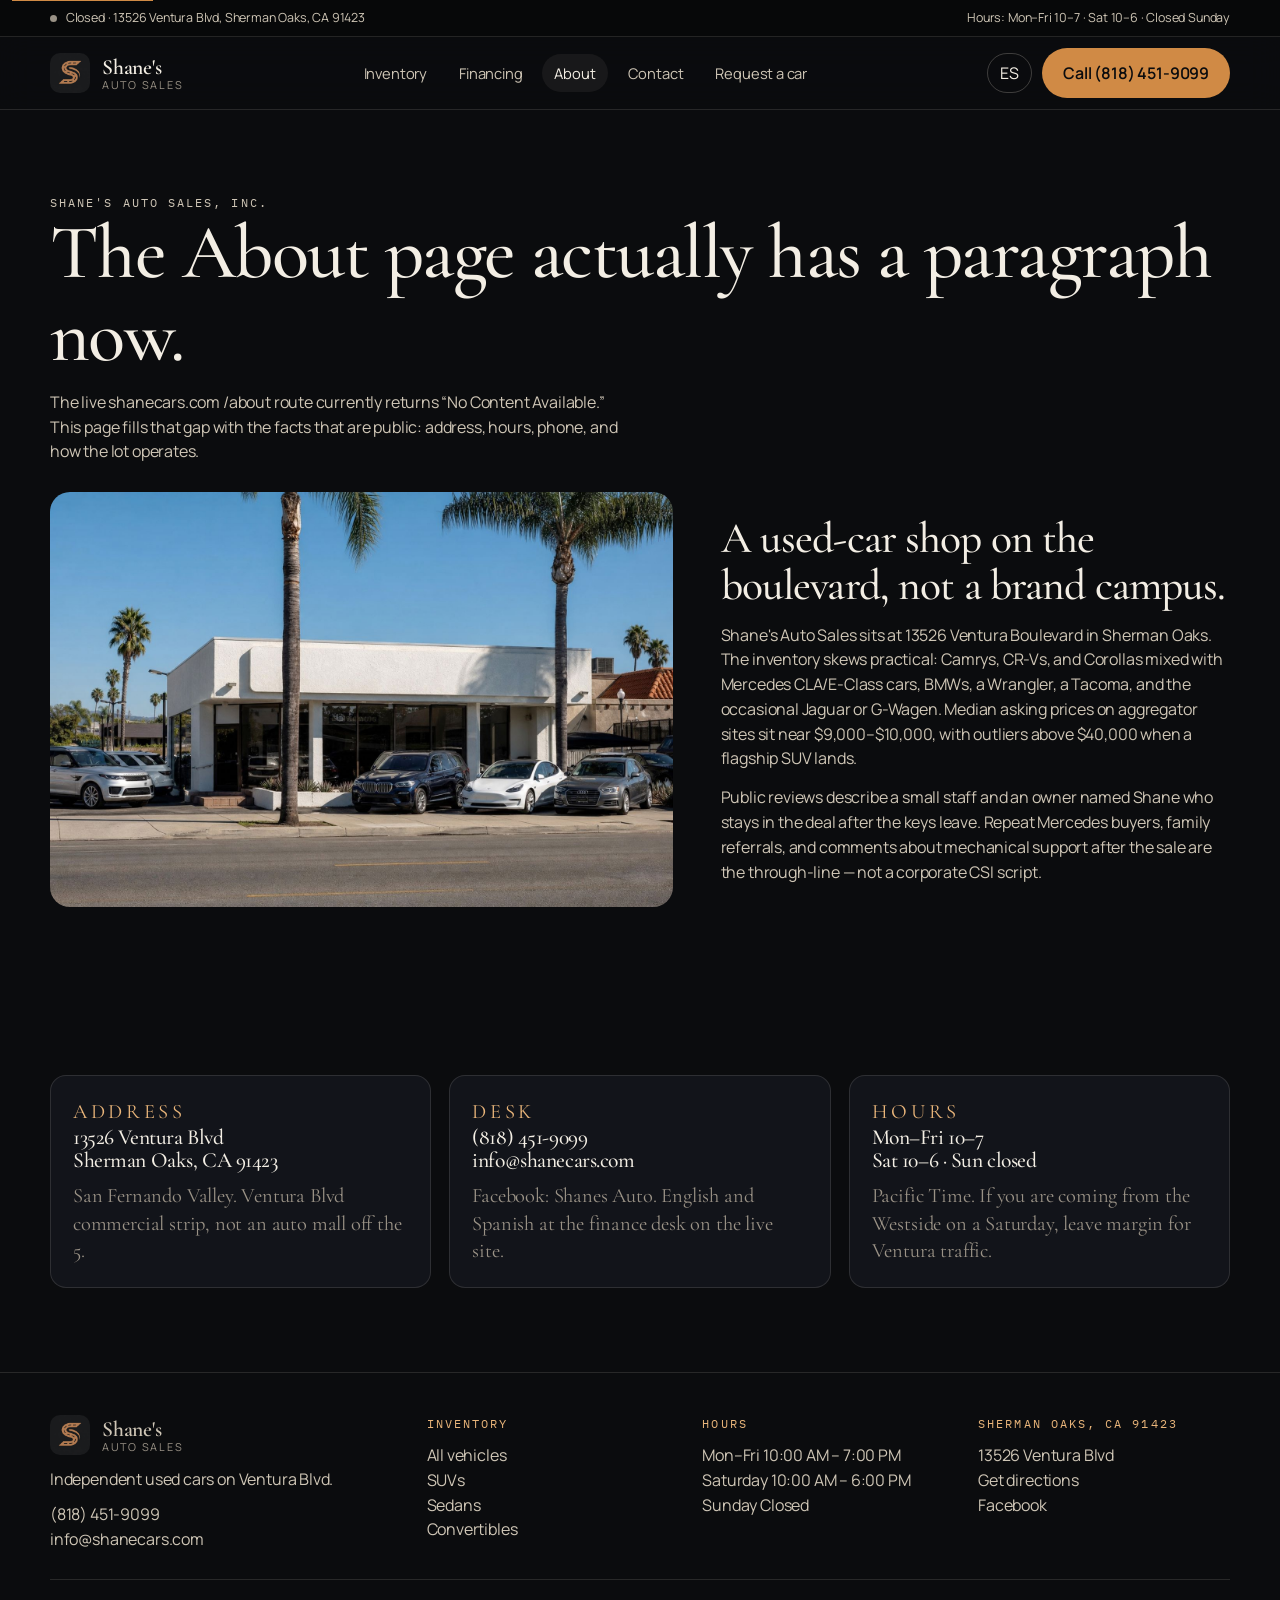
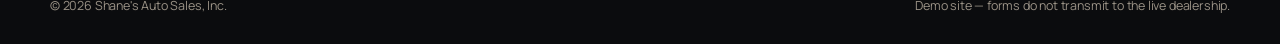
==== website/about.html @ 9287f3a0 "Add static redesign prototype for shanecars.com. Independent-dealer site with inventory filters, veh" ====
<!DOCTYPE html>
<html lang="en">
<head>
  <meta charset="utf-8">
  <meta name="viewport" content="width=device-width, initial-scale=1">
  <title>About · Shane's Auto Sales</title>
  <meta name="description" content="Independent used car dealer at 13526 Ventura Blvd, Sherman Oaks. Family-run lot with published prices and in-house follow-through.">
  <link rel="icon" href="assets/favicon.svg" type="image/svg+xml">
  <link rel="preconnect" href="https://fonts.googleapis.com">
  <link rel="preconnect" href="https://fonts.gstatic.com" crossorigin>
  <link href="https://fonts.googleapis.com/css2?family=Cormorant+Garamond:ital,wght@0,500;0,600;1,500&family=IBM+Plex+Mono:wght@400;500&family=Manrope:wght@400;500;650;700&display=swap" rel="stylesheet">
  <link rel="stylesheet" href="css/styles.css">
</head>
<body>
  <div id="site-header"></div>
  <main id="content">
    <header class="wrap page-hero">
      <p class="kicker">Shane's Auto Sales, Inc.</p>
      <h1>
        <span data-en>The About page actually has a paragraph now.</span>
        <span data-es>La página Nosotros ahora sí tiene un párrafo.</span>
      </h1>
      <p>
        <span data-en>The live shanecars.com /about route currently returns “No Content Available.” This page fills that gap with the facts that are public: address, hours, phone, and how the lot operates.</span>
        <span data-es>La ruta /about del sitio en vivo dice “No Content Available.” Esta página cubre ese hueco con hechos públicos: dirección, horario, teléfono y cómo opera el lote.</span>
      </p>
    </header>

    <section style="padding-top:0">
      <div class="wrap split">
        <img src="assets/storefront.jpg" alt="Storefront of an independent California used car dealership">
        <div>
          <h2>
            <span data-en>A used-car shop on the boulevard, not a brand campus.</span>
            <span data-es>Un lote de usados en el bulevar, no un campus de marca.</span>
          </h2>
          <p class="paper-dim" style="margin-top:14px">
            <span data-en>Shane's Auto Sales sits at 13526 Ventura Boulevard in Sherman Oaks. The inventory skews practical: Camrys, CR-Vs, and Corollas mixed with Mercedes CLA/E-Class cars, BMWs, a Wrangler, a Tacoma, and the occasional Jaguar or G-Wagen. Median asking prices on aggregator sites sit near $9,000–$10,000, with outliers above $40,000 when a flagship SUV lands.</span>
            <span data-es>Shane's Auto Sales está en 13526 Ventura Boulevard en Sherman Oaks. El inventario es práctico: Camrys, CR-Vs y Corollas mezclados con Mercedes, BMW, un Wrangler, una Tacoma y, de vez en cuando, un Jaguar o un G-Wagen.</span>
          </p>
          <p class="paper-dim" style="margin-top:14px">
            <span data-en>Public reviews describe a small staff and an owner named Shane who stays in the deal after the keys leave. Repeat Mercedes buyers, family referrals, and comments about mechanical support after the sale are the through-line — not a corporate CSI script.</span>
            <span data-es>Las reseñas públicas describen un equipo pequeño y un dueño llamado Shane que sigue en el trato después de entregar las llaves.</span>
          </p>
        </div>
      </div>
    </section>

    <section>
      <div class="wrap grid-3">
        <article class="quote">
          <p class="kicker">Address</p>
          <h3>13526 Ventura Blvd<br>Sherman Oaks, CA 91423</h3>
          <p class="muted" style="margin-top:10px">San Fernando Valley. Ventura Blvd commercial strip, not an auto mall off the 5.</p>
        </article>
        <article class="quote">
          <p class="kicker">Desk</p>
          <h3>(818) 451-9099<br>info@shanecars.com</h3>
          <p class="muted" style="margin-top:10px">Facebook: Shanes Auto. English and Spanish at the finance desk on the live site.</p>
        </article>
        <article class="quote">
          <p class="kicker">Hours</p>
          <h3>Mon–Fri 10–7<br>Sat 10–6 · Sun closed</h3>
          <p class="muted" style="margin-top:10px">Pacific Time. If you are coming from the Westside on a Saturday, leave margin for Ventura traffic.</p>
        </article>
      </div>
    </section>
  </main>
  <div id="site-footer"></div>
  <script src="js/data.js"></script>
  <script src="js/app.js"></script>
  <script>
    ShaneApp.renderHeader("about");
    ShaneApp.renderFooter();
  </script>
</body>
</html>
---- website/css/styles.css ----
:root {
  --bg: #0b0c0e;
  --bg-elev: #12141a;
  --bg-soft: #1a1d24;
  --paper: #f3eee4;
  --paper-dim: #cfc6b6;
  --copper: #d08a45;
  --copper-2: #e9b57a;
  --ink: #0b0c0e;
  --muted: #9a9286;
  --line: rgba(243, 238, 228, 0.12);
  --line-strong: rgba(243, 238, 228, 0.22);
  --ok: #7dba7a;
  --danger: #e06b55;
  --shadow: 0 24px 80px rgba(0, 0, 0, 0.45);
  --font-display: "Cormorant Garamond", Georgia, serif;
  --font-ui: "Manrope", system-ui, sans-serif;
  --font-mono: "IBM Plex Mono", ui-monospace, monospace;
  --max: 1180px;
  --header-h: 72px;
  --radius: 18px;
  --ease: cubic-bezier(0.22, 1, 0.36, 1);
}

*,
*::before,
*::after {
  box-sizing: border-box;
}

html {
  scroll-behavior: smooth;
}

html,
body {
  margin: 0;
  padding: 0;
  background: var(--bg);
  color: var(--paper);
  font-family: var(--font-ui);
  font-size: 16px;
  line-height: 1.55;
  letter-spacing: -0.011em;
}

img {
  max-width: 100%;
  display: block;
}

a {
  color: inherit;
  text-decoration: none;
}

button,
input,
select,
textarea {
  font-family: inherit;
  font-size: inherit;
}

:focus-visible {
  outline: 2px solid var(--copper);
  outline-offset: 3px;
}

.skip {
  position: absolute;
  left: 12px;
  top: -40px;
  background: var(--copper);
  color: var(--ink);
  padding: 8px 12px;
  z-index: 100;
  font-weight: 700;
}

.skip:focus {
  top: 12px;
}

.wrap {
  width: min(var(--max), calc(100% - 40px));
  margin-inline: auto;
}

.kicker {
  font-family: var(--font-mono);
  font-size: 0.72rem;
  letter-spacing: 0.18em;
  text-transform: uppercase;
  color: var(--copper-2);
}

h1,
h2,
h3,
.display {
  font-family: var(--font-display);
  font-weight: 500;
  letter-spacing: -0.02em;
  line-height: 1.08;
  margin: 0;
}

h1 {
  font-size: clamp(2.6rem, 6vw, 5.4rem);
}

h2 {
  font-size: clamp(1.9rem, 3.4vw, 3rem);
}

h3 {
  font-size: 1.35rem;
}

p {
  margin: 0;
}

/* Top bar + header */
.topbar {
  background: #070809;
  border-bottom: 1px solid var(--line);
  font-size: 0.78rem;
  color: var(--paper-dim);
}

.topbar .wrap {
  display: flex;
  justify-content: space-between;
  gap: 16px;
  align-items: center;
  min-height: 36px;
}

.topbar a:hover {
  color: var(--paper);
}

.status-dot {
  width: 7px;
  height: 7px;
  border-radius: 50%;
  display: inline-block;
  margin-right: 6px;
  background: var(--muted);
}

.status-dot.open {
  background: var(--ok);
  box-shadow: 0 0 0 4px rgba(125, 186, 122, 0.15);
}

.site-header {
  position: sticky;
  top: 0;
  z-index: 50;
  backdrop-filter: blur(16px);
  background: rgba(11, 12, 14, 0.86);
  border-bottom: 1px solid var(--line);
}

.site-header .wrap {
  display: flex;
  align-items: center;
  justify-content: space-between;
  min-height: var(--header-h);
  gap: 20px;
}

.brand {
  display: flex;
  align-items: center;
  gap: 12px;
}

.brand img {
  width: 40px;
  height: 40px;
  border-radius: 10px;
  object-fit: cover;
}

.brand-text {
  display: flex;
  flex-direction: column;
  line-height: 1.05;
}

.brand-text strong {
  font-family: var(--font-display);
  font-size: 1.35rem;
  font-weight: 600;
}

.brand-text span {
  font-size: 0.68rem;
  letter-spacing: 0.16em;
  text-transform: uppercase;
  color: var(--muted);
}

.nav {
  display: flex;
  align-items: center;
  gap: 8px;
}

.nav a {
  padding: 8px 12px;
  color: var(--paper-dim);
  font-size: 0.92rem;
  border-radius: 999px;
}

.nav a:hover,
.nav a[aria-current="page"] {
  color: var(--paper);
  background: rgba(243, 238, 228, 0.06);
}

.header-actions {
  display: flex;
  align-items: center;
  gap: 10px;
}

.lang-btn,
.menu-btn {
  background: transparent;
  border: 1px solid var(--line-strong);
  color: var(--paper);
  border-radius: 999px;
  padding: 8px 12px;
  cursor: pointer;
}

.menu-btn {
  display: none;
}

.btn {
  display: inline-flex;
  align-items: center;
  justify-content: center;
  gap: 8px;
  border-radius: 999px;
  padding: 12px 20px;
  font-weight: 600;
  border: 1px solid transparent;
  cursor: pointer;
  transition: transform 0.25s var(--ease), background 0.25s var(--ease);
}

.btn:hover {
  transform: translateY(-1px);
}

.btn-copper {
  background: var(--copper);
  color: var(--ink);
}

.btn-ghost {
  background: transparent;
  border-color: var(--line-strong);
  color: var(--paper);
}

.btn-paper {
  background: var(--paper);
  color: var(--ink);
}

.btn-block {
  width: 100%;
}

/* Hero */
.hero {
  position: relative;
  min-height: min(88vh, 820px);
  display: grid;
  align-items: end;
  overflow: hidden;
}

.hero-media {
  position: absolute;
  inset: 0;
}

.hero-media img {
  width: 100%;
  height: 100%;
  object-fit: cover;
  filter: saturate(0.9) contrast(1.05);
}

.hero-media::after {
  content: "";
  position: absolute;
  inset: 0;
  background:
    linear-gradient(180deg, rgba(11, 12, 14, 0.15) 0%, rgba(11, 12, 14, 0.82) 72%, var(--bg) 100%),
    linear-gradient(90deg, rgba(11, 12, 14, 0.55), transparent 55%);
}

.hero-copy {
  position: relative;
  padding: 48px 0 56px;
  max-width: 820px;
}

.hero-copy .kicker {
  margin-bottom: 16px;
}

.hero-copy p.lede {
  margin: 18px 0 28px;
  font-size: 1.12rem;
  color: var(--paper-dim);
  max-width: 46ch;
}

.hero-actions {
  display: flex;
  flex-wrap: wrap;
  gap: 12px;
}

.search-panel {
  position: relative;
  margin-top: -28px;
  z-index: 2;
}

.search-card {
  background: var(--bg-elev);
  border: 1px solid var(--line);
  border-radius: var(--radius);
  padding: 18px;
  box-shadow: var(--shadow);
  display: grid;
  grid-template-columns: 1.2fr 1fr 1fr auto;
  gap: 12px;
  align-items: end;
}

label.field {
  display: flex;
  flex-direction: column;
  gap: 6px;
  font-size: 0.75rem;
  letter-spacing: 0.08em;
  text-transform: uppercase;
  color: var(--muted);
}

input,
select,
textarea {
  background: var(--bg-soft);
  color: var(--paper);
  border: 1px solid var(--line);
  border-radius: 12px;
  padding: 11px 12px;
}

textarea {
  min-height: 120px;
  resize: vertical;
}

/* Sections */
section {
  padding: 84px 0;
}

.section-head {
  display: flex;
  justify-content: space-between;
  align-items: end;
  gap: 20px;
  margin-bottom: 32px;
}

.muted {
  color: var(--muted);
}

.paper-dim {
  color: var(--paper-dim);
}

/* Cards */
.grid-3 {
  display: grid;
  grid-template-columns: repeat(3, 1fr);
  gap: 18px;
}

.grid-4 {
  display: grid;
  grid-template-columns: repeat(4, 1fr);
  gap: 16px;
}

.vehicle-card {
  background: var(--bg-elev);
  border: 1px solid var(--line);
  border-radius: 16px;
  overflow: hidden;
  display: flex;
  flex-direction: column;
  transition: border-color 0.25s var(--ease), transform 0.25s var(--ease);
}

.vehicle-card:hover {
  border-color: var(--copper);
  transform: translateY(-3px);
}

.vehicle-card .thumb {
  aspect-ratio: 16 / 10;
  overflow: hidden;
  background: #1c1f26;
}

.vehicle-card .thumb img {
  width: 100%;
  height: 100%;
  object-fit: cover;
  transition: transform 0.6s var(--ease);
}

.vehicle-card:hover .thumb img {
  transform: scale(1.06);
}

.vehicle-card .body {
  padding: 16px 16px 18px;
  display: flex;
  flex-direction: column;
  gap: 8px;
  flex: 1;
}

.vehicle-card .meta {
  display: flex;
  justify-content: space-between;
  gap: 8px;
  font-size: 0.8rem;
  color: var(--muted);
}

.price {
  font-family: var(--font-display);
  font-size: 1.6rem;
  color: var(--copper-2);
}

.chip-row {
  display: flex;
  flex-wrap: wrap;
  gap: 6px;
}

.chip {
  font-size: 0.72rem;
  border: 1px solid var(--line);
  border-radius: 999px;
  padding: 4px 8px;
  color: var(--paper-dim);
}

/* Why / stats */
.stats {
  display: grid;
  grid-template-columns: repeat(4, 1fr);
  gap: 12px;
  margin-top: 28px;
}

.stat {
  border-top: 1px solid var(--line);
  padding-top: 14px;
}

.stat b {
  display: block;
  font-family: var(--font-display);
  font-size: 2rem;
  font-weight: 500;
}

.split {
  display: grid;
  grid-template-columns: 1.1fr 0.9fr;
  gap: 48px;
  align-items: center;
}

.split img {
  width: 100%;
  border-radius: 20px;
  min-height: 360px;
  object-fit: cover;
}

.feature-list {
  display: grid;
  gap: 18px;
  margin-top: 24px;
}

.feature-list article {
  border-left: 2px solid var(--copper);
  padding-left: 16px;
}

.feature-list h3 {
  margin-bottom: 6px;
}

/* Quotes */
.quotes {
  display: grid;
  grid-template-columns: repeat(3, 1fr);
  gap: 16px;
}

.quote {
  background: var(--bg-elev);
  border: 1px solid var(--line);
  border-radius: 16px;
  padding: 22px;
}

.quote p {
  font-family: var(--font-display);
  font-size: 1.28rem;
  line-height: 1.35;
}

.quote cite {
  display: block;
  margin-top: 16px;
  font-style: normal;
  color: var(--muted);
  font-size: 0.85rem;
}

/* Visit */
.visit-grid {
  display: grid;
  grid-template-columns: 0.85fr 1.15fr;
  gap: 20px;
}

.map-frame {
  min-height: 420px;
  border: 0;
  width: 100%;
  border-radius: 16px;
  filter: grayscale(0.4) contrast(1.05);
}

.hours-card {
  background: var(--bg-elev);
  border: 1px solid var(--line);
  border-radius: 16px;
  padding: 24px;
}

.hours-row {
  display: flex;
  justify-content: space-between;
  padding: 10px 0;
  border-bottom: 1px solid var(--line);
}

/* Page hero */
.page-hero {
  padding: 72px 0 28px;
}

.page-hero p {
  margin-top: 12px;
  max-width: 58ch;
  color: var(--paper-dim);
}

/* Inventory */
.toolbar {
  display: grid;
  grid-template-columns: repeat(5, 1fr);
  gap: 12px;
  margin-bottom: 22px;
  align-items: end;
}

.count-line {
  margin: 0 0 18px;
  color: var(--muted);
}

.empty {
  padding: 48px 20px;
  text-align: center;
  border: 1px dashed var(--line-strong);
  border-radius: 16px;
  color: var(--paper-dim);
}

/* Vehicle detail */
.detail {
  display: grid;
  grid-template-columns: 1.35fr 0.75fr;
  gap: 28px;
  padding-bottom: 80px;
}

#vehicle-root {
  display: grid;
  gap: 22px;
  align-content: start;
}

.gallery {
  border-radius: 18px;
  overflow: hidden;
  background: var(--bg-elev);
}

.gallery img {
  width: 100%;
  aspect-ratio: 16 / 10;
  object-fit: cover;
}

.specs {
  display: grid;
  grid-template-columns: 1fr 1fr;
  gap: 10px 18px;
  margin-top: 22px;
}

.specs div {
  border-top: 1px solid var(--line);
  padding-top: 10px;
}

.specs dt {
  font-size: 0.72rem;
  letter-spacing: 0.1em;
  text-transform: uppercase;
  color: var(--muted);
}

.specs dd {
  margin: 4px 0 0;
}

.buy-card {
  position: sticky;
  top: 96px;
  background: var(--bg-elev);
  border: 1px solid var(--line);
  border-radius: 18px;
  padding: 22px;
}

.buy-card .actions {
  display: grid;
  gap: 10px;
  margin: 16px 0;
}

.range-row {
  display: grid;
  gap: 6px;
  margin: 12px 0;
}

.est-pay {
  font-family: var(--font-display);
  font-size: 2.4rem;
  color: var(--copper-2);
}

/* Forms */
.form-grid {
  display: grid;
  grid-template-columns: 1fr 1fr;
  gap: 28px;
}

form.stack {
  display: grid;
  gap: 12px;
  background: var(--bg-elev);
  border: 1px solid var(--line);
  border-radius: 18px;
  padding: 22px;
}

.alert {
  background: rgba(208, 138, 69, 0.12);
  border: 1px solid var(--copper);
  color: var(--paper);
  padding: 12px 14px;
  border-radius: 12px;
}

.error {
  color: var(--danger);
  font-size: 0.8rem;
}

/* Financing */
.credit-bands {
  display: grid;
  grid-template-columns: repeat(3, 1fr);
  gap: 12px;
  margin: 24px 0 8px;
}

.credit-bands article {
  background: var(--bg-elev);
  border: 1px solid var(--line);
  border-radius: 14px;
  padding: 16px;
}

/* Footer */
.site-footer {
  border-top: 1px solid var(--line);
  padding: 42px 0 28px;
  color: var(--paper-dim);
}

.footer-grid {
  display: grid;
  grid-template-columns: 1.4fr 1fr 1fr 1fr;
  gap: 24px;
}

.site-footer a:hover {
  color: var(--paper);
}

.legal {
  margin-top: 28px;
  padding-top: 16px;
  border-top: 1px solid var(--line);
  font-size: 0.78rem;
  color: var(--muted);
  display: flex;
  justify-content: space-between;
  gap: 12px;
}

.mobile-call {
  display: none;
}

/* Spanish copy swap via [data-en]/[data-es] */
html[lang="es"] [data-en] {
  display: none;
}

html[lang="en"] [data-es] {
  display: none;
}

@media (max-width: 980px) {
  .search-card,
  .grid-3,
  .grid-4,
  .stats,
  .split,
  .quotes,
  .visit-grid,
  .toolbar,
  .detail,
  .form-grid,
  .footer-grid,
  .credit-bands {
    grid-template-columns: 1fr 1fr;
  }

  .hero {
    min-height: 72vh;
  }

  .nav {
    display: none;
    position: absolute;
    top: calc(var(--header-h) + 36px);
    left: 0;
    right: 0;
    background: #0f1115;
    border-bottom: 1px solid var(--line);
    flex-direction: column;
    padding: 12px 20px 18px;
    align-items: stretch;
  }

  .nav.open {
    display: flex;
  }

  .menu-btn {
    display: inline-flex;
  }

  .header-actions .btn {
    display: none;
  }
}

@media (max-width: 720px) {
  .wrap {
    width: min(var(--max), calc(100% - 28px));
  }

  .search-card,
  .grid-3,
  .grid-4,
  .stats,
  .split,
  .quotes,
  .visit-grid,
  .toolbar,
  .detail,
  .form-grid,
  .footer-grid,
  .credit-bands,
  .specs,
  .topbar .wrap {
    grid-template-columns: 1fr;
  }

  .topbar .hours-mini {
    display: none;
  }

  .mobile-call {
    display: flex;
    position: fixed;
    left: 12px;
    right: 12px;
    bottom: 12px;
    z-index: 40;
    justify-content: center;
  }

  .mobile-call .btn {
    width: 100%;
    box-shadow: var(--shadow);
  }

  body {
    padding-bottom: 76px;
  }

  .legal {
    flex-direction: column;
  }
}

@media (prefers-reduced-motion: reduce) {
  html {
    scroll-behavior: auto;
  }

  .btn,
  .vehicle-card,
  .vehicle-card .thumb img {
    transition: none;
  }
}
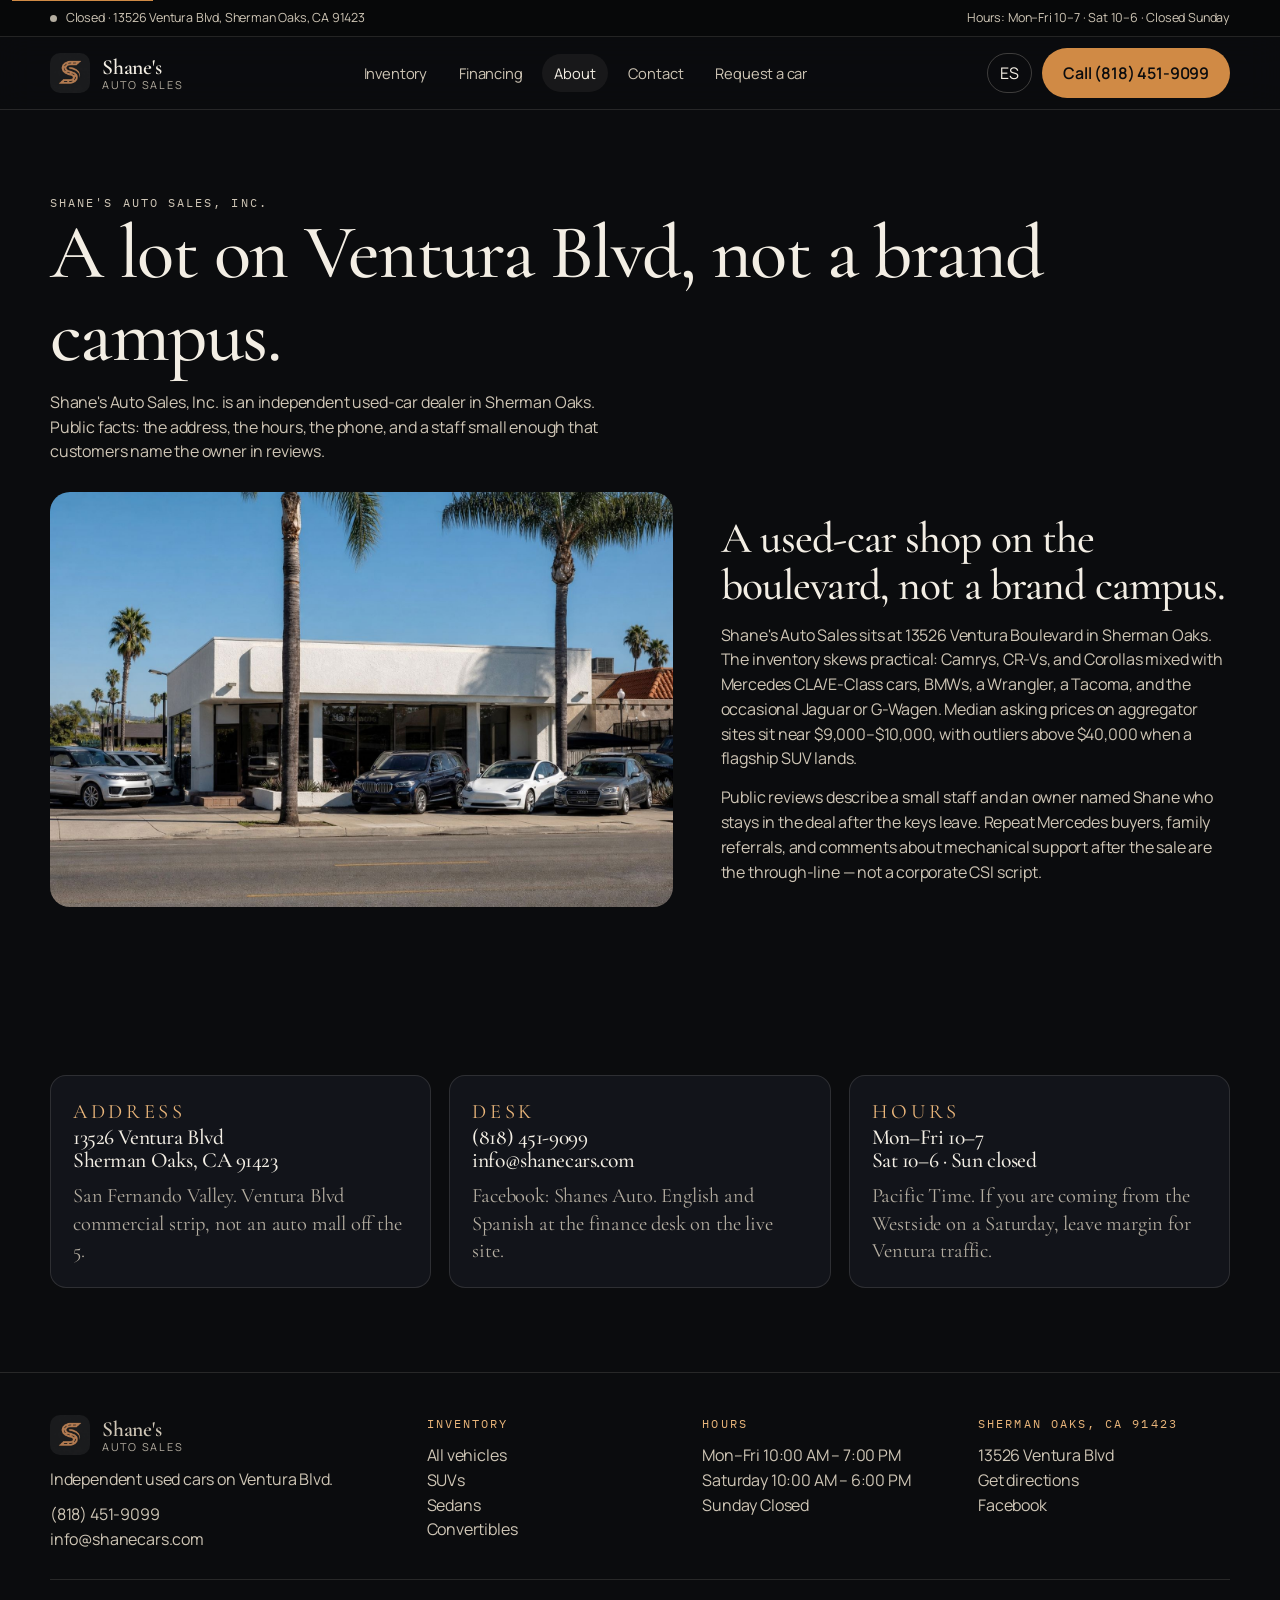
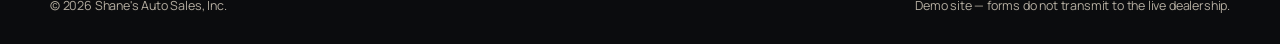
==== commit 53f2c845: "Match inventory photos to body style and fix featured sort. Local lot photography replaces mismatche" ====
--- a/website/about.html
+++ b/website/about.html
@@ -17,12 +17,12 @@
     <header class="wrap page-hero">
       <p class="kicker">Shane's Auto Sales, Inc.</p>
       <h1>
-        <span data-en>The About page actually has a paragraph now.</span>
-        <span data-es>La página Nosotros ahora sí tiene un párrafo.</span>
+        <span data-en>A lot on Ventura Blvd, not a brand campus.</span>
+        <span data-es>Un lote en Ventura Blvd, no un campus de marca.</span>
       </h1>
       <p>
-        <span data-en>The live shanecars.com /about route currently returns “No Content Available.” This page fills that gap with the facts that are public: address, hours, phone, and how the lot operates.</span>
-        <span data-es>La ruta /about del sitio en vivo dice “No Content Available.” Esta página cubre ese hueco con hechos públicos: dirección, horario, teléfono y cómo opera el lote.</span>
+        <span data-en>Shane's Auto Sales, Inc. is an independent used-car dealer in Sherman Oaks. Public facts: the address, the hours, the phone, and a staff small enough that customers name the owner in reviews.</span>
+        <span data-es>Shane's Auto Sales, Inc. es un dealer independiente de autos usados en Sherman Oaks. Hechos públicos: la dirección, el horario, el teléfono y un equipo lo bastante pequeño como para que los clientes nombren al dueño en las reseñas.</span>
       </p>
     </header>
 
--- a/website/css/styles.css
+++ b/website/css/styles.css
@@ -7,7 +7,7 @@
   --copper: #d08a45;
   --copper-2: #e9b57a;
   --ink: #0b0c0e;
-  --muted: #9a9286;
+  --muted: #b4ada0;
   --line: rgba(243, 238, 228, 0.12);
   --line-strong: rgba(243, 238, 228, 0.22);
   --ok: #7dba7a;
@@ -372,9 +372,10 @@
   padding: 11px 12px;
 }
 
-textarea {
-  min-height: 120px;
-  resize: vertical;
+input[type="range"] {
+  accent-color: var(--copper);
+  width: 100%;
+  background: transparent;
 }
 
 /* Sections */
@@ -818,10 +819,6 @@
 
   .menu-btn {
     display: inline-flex;
-  }
-
-  .header-actions .btn {
-    display: none;
   }
 }
 
@@ -861,6 +858,10 @@
     justify-content: center;
   }
 
+  .header-actions .btn-copper {
+    display: none;
+  }
+
   .mobile-call .btn {
     width: 100%;
     box-shadow: var(--shadow);
